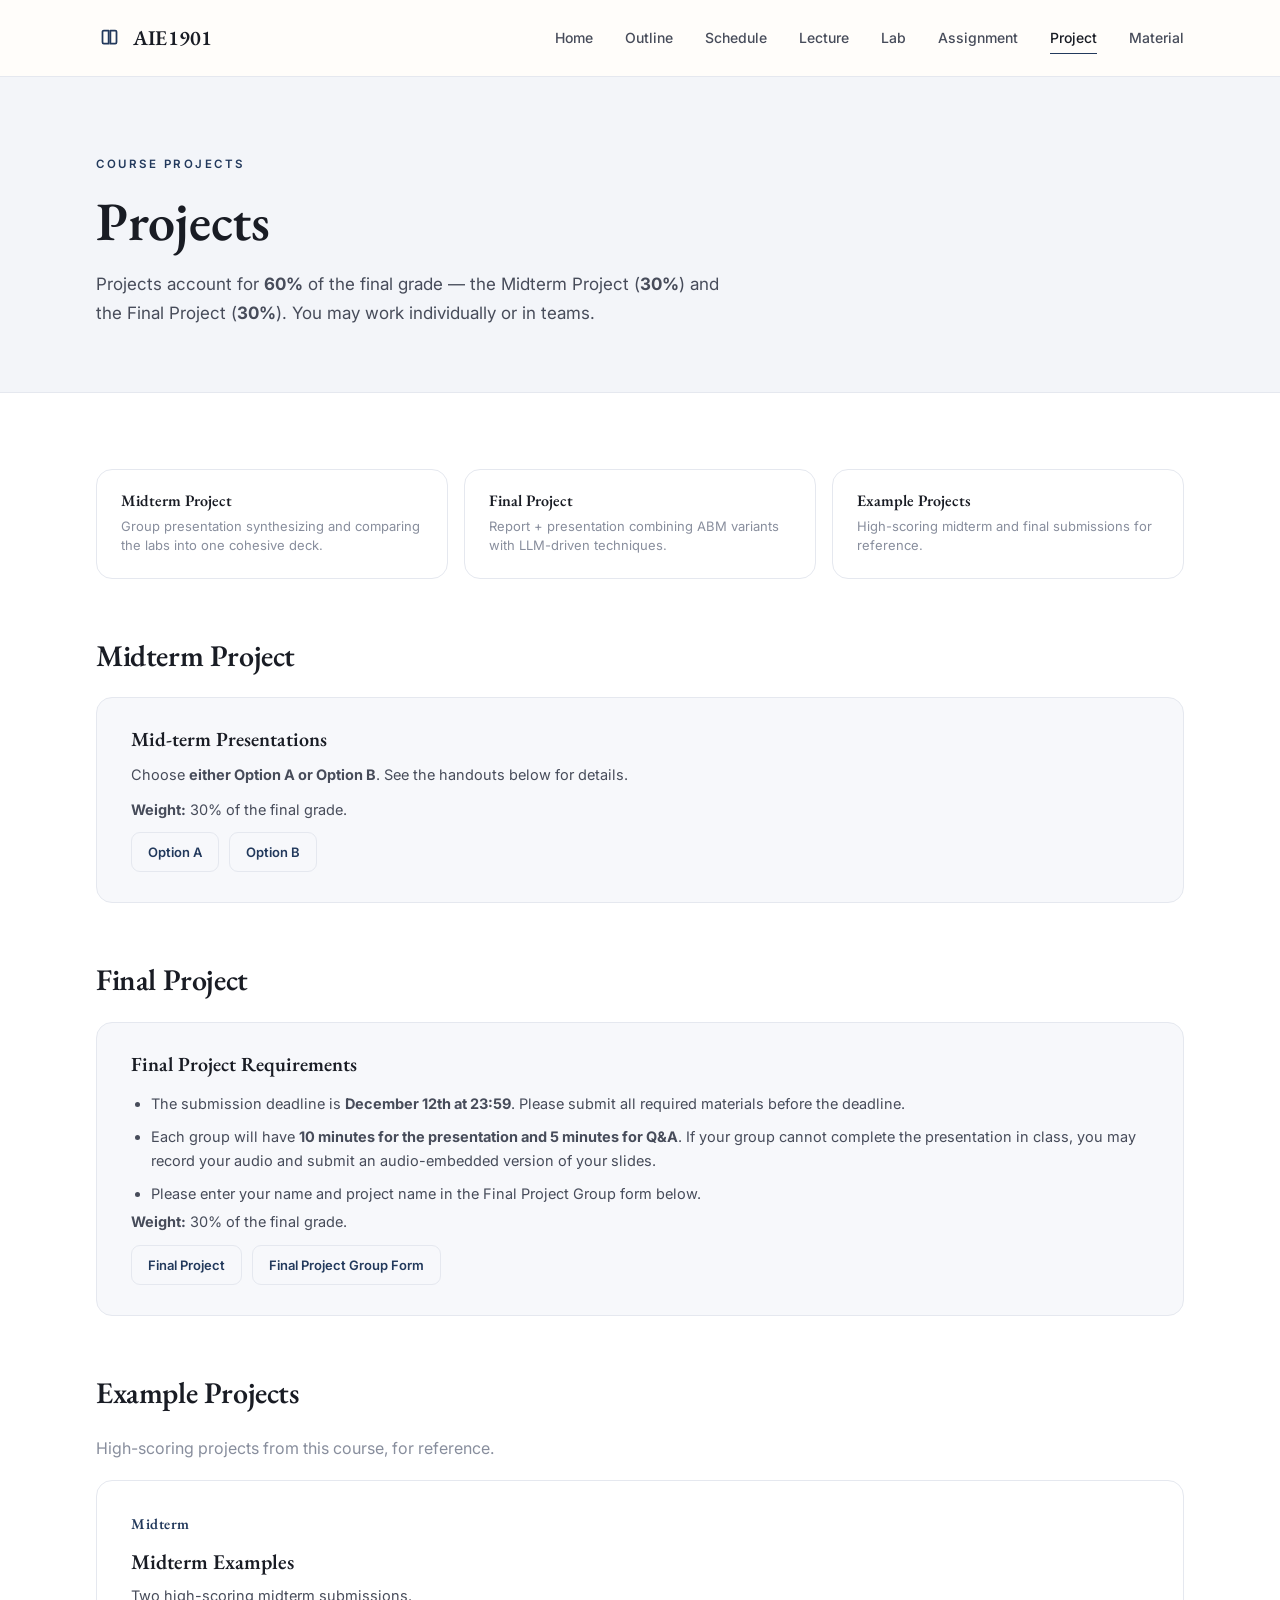
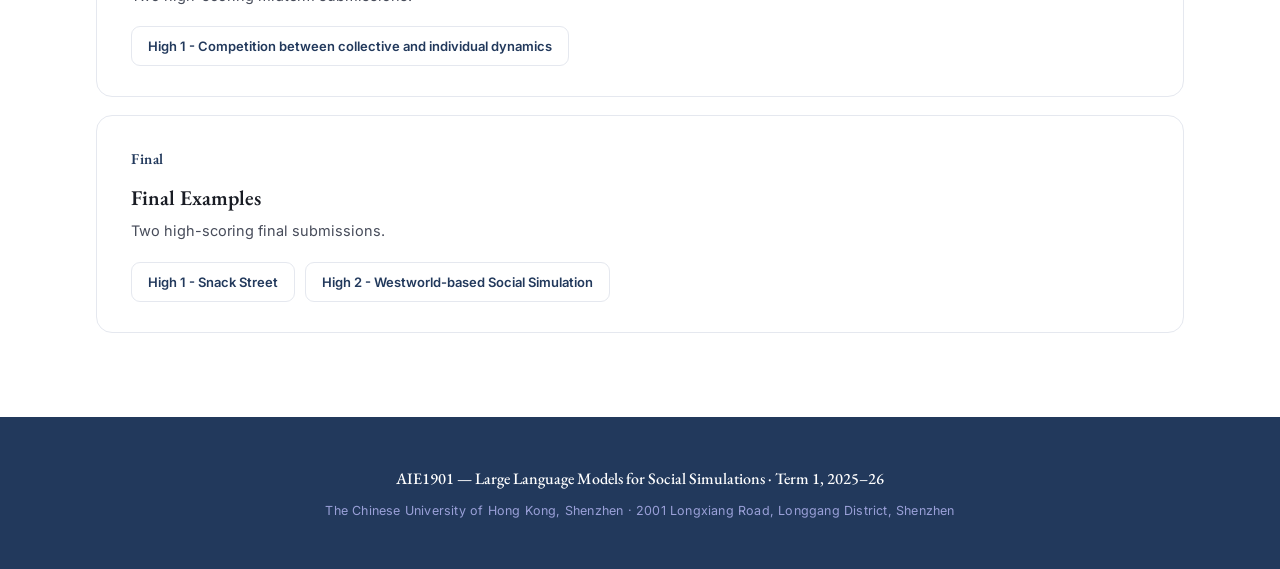
==== project.html @ 6c87aa85 "添加剩余文件" ====
<!DOCTYPE html>
<html lang="en">
<head>
    <meta charset="UTF-8">
    <meta name="viewport" content="width=device-width, initial-scale=1.0">
    <title>Project — AIE1901</title>
    <link rel="stylesheet" href="style.css">
</head>
<body>

    <header id="site-header" class="site-header"></header>

    <section class="page-hero">
        <div class="container">
            <span class="eyebrow">Course Projects</span>
            <h1>Projects</h1>
            <p class="lead">Projects account for <strong>60%</strong> of the final grade — the Midterm Project (<strong>30%</strong>) and the Final Project (<strong>30%</strong>). You may work individually or in teams.</p>
        </div>
    </section>

    <main class="content">
        <div class="container">

            <!-- Quick Nav -->
            <div class="outline-nav" style="grid-template-columns: repeat(3, 1fr);">
                <a href="#midterm" class="outline-nav-card">
                    <h4>Midterm Project</h4>
                    <p>Group presentation synthesizing and comparing the labs into one cohesive deck.</p>
                </a>
                <a href="#final" class="outline-nav-card">
                    <h4>Final Project</h4>
                    <p>Report + presentation combining ABM variants with LLM-driven techniques.</p>
                </a>
                <a href="#examples" class="outline-nav-card">
                    <h4>Example Projects</h4>
                    <p>High-scoring midterm and final submissions for reference.</p>
                </a>
            </div>

            <!-- Midterm Project -->
            <h2 id="midterm" class="block-title spaced" style="scroll-margin-top:80px;">Midterm Project</h2>
            <div class="note">
                <h4>Mid-term Presentations</h4>
                <p>Choose <strong>either Option A or Option B</strong>. See the handouts below for details.</p>
                <p><strong>Weight:</strong> 30% of the final grade.</p>
                <div class="item-links">
                    <a class="chip-link" href="projects/AIE1901_Midterm_Project_OptionA.pdf" target="_blank" rel="noopener">Option A</a>
                    <a class="chip-link" href="projects/AIE1901_Midterm_Project_OptionB.pdf" target="_blank" rel="noopener">Option B</a>
                </div>
            </div>

            <!-- Final Project -->
            <h2 id="final" class="block-title spaced" style="scroll-margin-top:80px;">Final Project</h2>
            <div class="note">
                <h4>Final Project Requirements</h4>
                <ul>
                    <li>The submission deadline is <strong>December 12th at 23:59</strong>. Please submit all required materials before the deadline.</li>
                    <li>Each group will have <strong>10 minutes for the presentation and 5 minutes for Q&amp;A</strong>. If your group cannot complete the presentation in class, you may record your audio and submit an audio-embedded version of your slides.</li>
                    <li>Please enter your name and project name in the Final Project Group form below.</li>
                </ul>
                <p><strong>Weight:</strong> 30% of the final grade.</p>
                <div class="item-links">
                    <a class="chip-link" href="projects/AIE1901_Final_Project.pdf" target="_blank" rel="noopener">Final Project</a>
                    <a class="chip-link" href="https://docs.qq.com/sheet/DZk9McGhtRHNWcGNv?tab=BB08J2" target="_blank" rel="noopener">Final Project Group Form</a>
                </div>
            </div>

            <!-- Example Projects -->
            <h2 id="examples" class="block-title spaced" style="scroll-margin-top:80px;">Example Projects</h2>
            <p class="prose" style="color:var(--muted);margin-bottom:18px;">High-scoring projects from this course, for reference.</p>
            <div class="assign-list">
                <div class="assign-card">
                    <div class="assign-head"><span class="assign-num">Midterm</span></div>
                    <h3>Midterm Examples</h3>
                    <p>Two high-scoring midterm submissions.</p>
                    <div class="item-links">
                        <a class="chip-link" href="projects/examples/Midterm_Example_1.zip">High 1 - Competition between collective and individual dynamics</a>
                    </div>
                </div>
                <div class="assign-card">
                    <div class="assign-head"><span class="assign-num">Final</span></div>
                    <h3>Final Examples</h3>
                    <p>Two high-scoring final submissions.</p>
                    <div class="item-links">
                        <a class="chip-link" href="projects/examples/Final_Example_1.zip">High 1 - Snack Street</a>
                        <a class="chip-link" href="projects/examples/Final_Example_2.zip">High 2 - Westworld-based Social Simulation</a>
                    </div>
                </div>
            </div>

        </div>
    </main>

    <footer id="site-footer" class="site-footer"></footer>

    <script src="js/course.js"></script>
    <script src="js/components.js"></script>
    <script>renderChrome('project');</script>
</body>
</html>
---- style.css ----
/* =====================================================================
   AIE1901 — Large Language Models for Social Simulations
   Editorial premium look: serif display headings (Fraunces) + Inter body,
   warm-neutral palette (deep navy + cream + restrained bronze accent),
   hairline borders, generous whitespace. Single light theme.
   ===================================================================== */

@import url('https://fonts.googleapis.com/css2?family=EB+Garamond:ital,wght@0,400;0,500;0,600;0,700;1,400&family=Inter:wght@400;450;500;600&display=swap');

:root {
    --ink:         #191c24;   /* headings — cool near-black */
    --navy:        #22395c;   /* primary — disciplined navy */
    --navy-dark:   #16273f;
    --accent:      #22395c;   /* single accent = navy (monochrome, rational) */
    --accent-soft: #eef1f6;   /* cool tint */
    --cream:       #eceff4;   /* hero panel — cool light gray */
    --cream-soft:  #f3f5f9;   /* page header band */
    --sand:        #eef1f6;
    --text:        #474c5a;   /* body */
    --muted:       #888e9d;
    --line:        #e5e8ef;   /* cool hairline */
    --bg:          #ffffff;
    --bg-soft:     #f7f8fb;
    --radius:      16px;
    --radius-sm:   9px;
    --shadow-sm:   0 1px 2px rgba(25,28,36,0.05);
    --shadow-md:   0 20px 44px -18px rgba(25,28,36,0.20);
    --maxw:        1160px;
    --head:        'EB Garamond', Georgia, 'Times New Roman', serif;
    --body:        'Inter', 'Helvetica Neue', Arial, sans-serif;
}

* { margin: 0; padding: 0; box-sizing: border-box; }
html { scroll-behavior: smooth; }

body {
    font-family: var(--body);
    color: var(--text);
    background: var(--bg);
    line-height: 1.7;
    font-size: 16px;
    -webkit-font-smoothing: antialiased;
    text-rendering: optimizeLegibility;
}

h1, h2, h3, h4 { font-family: var(--head); color: var(--ink); line-height: 1.15; font-weight: 600; }
a { text-decoration: none; color: inherit; }
img { max-width: 100%; display: block; }

.container { max-width: var(--maxw); margin: 0 auto; padding: 0 36px; }

/* shared eyebrow (sans, tracked, bronze) */
.eyebrow, .hero-eyebrow {
    font-family: var(--body);
    font-weight: 600;
    font-size: 11.5px;
    letter-spacing: 2.5px;
    text-transform: uppercase;
    color: var(--accent);
    display: inline-block;
    margin-bottom: 16px;
}

/* ===== Header / top nav ===== */
.site-header {
    position: sticky;
    top: 0;
    z-index: 100;
    background: rgba(255,253,249,0.85);
    backdrop-filter: blur(14px);
    border-bottom: 1px solid var(--line);
}
.header-inner {
    max-width: var(--maxw);
    margin: 0 auto;
    padding: 20px 36px;
    display: flex;
    align-items: center;
    justify-content: space-between;
    gap: 24px;
}
.brand {
    display: flex;
    align-items: center;
    gap: 11px;
    font-family: var(--head);
    font-weight: 600;
    font-size: 21px;
    letter-spacing: 0.2px;
    color: var(--ink);
}
.brand-mark {
    width: 26px; height: 26px;
    display: inline-flex; align-items: center; justify-content: center;
    color: var(--navy);
}
.brand-mark svg { width: 21px; height: 21px; }

.main-nav ul { display: flex; align-items: center; gap: 32px; list-style: none; }
.main-nav a {
    font-size: 14px;
    font-weight: 500;
    color: var(--text);
    padding: 5px 0;
    position: relative;
    transition: color 0.2s;
}
.main-nav a::after {
    content: '';
    position: absolute;
    left: 0; bottom: -3px;
    width: 0; height: 1.5px;
    background: var(--accent);
    transition: width 0.3s ease;
}
.main-nav a:hover { color: var(--ink); }
.main-nav a:hover::after,
.main-nav a.active::after { width: 100%; }
.main-nav a.active { color: var(--ink); }

.nav-toggle {
    display: none; background: none; border: none; cursor: pointer;
    font-size: 24px; color: var(--ink); line-height: 1;
}

/* ===== Buttons ===== */
.btn {
    display: inline-flex; align-items: center; gap: 8px;
    font-family: var(--body); font-weight: 600; font-size: 14.5px;
    padding: 14px 30px; border-radius: var(--radius-sm); cursor: pointer;
    border: 1px solid transparent;
    transition: transform 0.18s ease, background 0.2s, color 0.2s;
}
.btn-primary { background: var(--navy); color: #fff; }
.btn-primary:hover { background: var(--navy-dark); transform: translateY(-2px); }
.btn-ghost { background: transparent; color: var(--navy); border-color: var(--navy); }
.btn-ghost:hover { background: var(--navy); color: #fff; transform: translateY(-2px); }

/* ===== Hero (homepage) ===== */
.hero { padding: 48px 0 8px; }
.hero-card {
    background: var(--cream);
    border-radius: 24px;
    padding: 88px 84px 0;
    overflow: hidden;
    position: relative;
}
.hero-card .hero-eyebrow { color: var(--accent); }
.hero-title {
    font-family: var(--head);
    font-size: 54px;
    font-weight: 600;
    line-height: 1.1;
    letter-spacing: -0.3px;
    max-width: 20ch;
    color: var(--ink);
    margin-bottom: 40px;
}
.hero-cta { margin-bottom: 64px; }

.hero-info {
    display: grid;
    grid-template-columns: repeat(4, 1fr);
    gap: 30px;
    border-top: 1px solid rgba(33,42,94,0.18);
    padding: 34px 0 48px;
}
.hero-info .label {
    font-family: var(--body);
    font-size: 11px; font-weight: 600; letter-spacing: 1.8px;
    text-transform: uppercase; color: var(--accent);
    margin-bottom: 9px;
}
.hero-info .value { font-size: 15px; font-weight: 500; color: var(--ink); }
.hero-info .value a { color: var(--navy); }
.hero-info .value a:hover { text-decoration: underline; text-underline-offset: 3px; }

/* ===== Generic section ===== */
.section { padding: 88px 0; }
.section.alt { background: var(--bg-soft); }

.section-head { margin-bottom: 48px; }
.section-head h2 {
    font-size: 38px; font-weight: 600; letter-spacing: -0.6px; margin-bottom: 14px;
}
.section-head p { color: var(--muted); max-width: 600px; font-size: 15.5px; }

/* ===== "What you'll learn" — intro + topic cards (kept) ===== */
.teach-grid { display: grid; grid-template-columns: 1fr 2fr; gap: 56px; align-items: start; }
.teach-intro h2 { font-size: 32px; font-weight: 600; margin-bottom: 16px; }
.teach-intro p { color: var(--text); font-size: 15.5px; }

.topic-grid { display: grid; grid-template-columns: repeat(3, 1fr); gap: 20px; }
.topic-card {
    border: 1px solid var(--line); background: #fff;
    border-radius: var(--radius); padding: 30px 26px 34px;
    transition: transform 0.2s ease, box-shadow 0.2s ease;
}
.topic-card:hover { transform: translateY(-4px); box-shadow: var(--shadow-md); }
.topic-card h3 { font-size: 19px; font-weight: 600; margin-bottom: 12px; }
.topic-card p { font-size: 14px; color: var(--text); }
.topic-icon {
    width: 50px; height: 50px; border-radius: 13px;
    background: var(--accent-soft);
    display: flex; align-items: center; justify-content: center; margin-top: 18px;
}
.topic-icon svg { width: 26px; height: 26px; color: var(--navy); }
.c-peach{background:var(--cream-soft);} .c-lavender{background:var(--cream-soft);}
.c-mint{background:var(--cream-soft);} .c-sky{background:var(--cream-soft);} .c-cream{background:var(--cream-soft);}

/* ===== Section link cards — editorial numbered ===== */
.links-grid {
    display: grid;
    grid-template-columns: repeat(3, 1fr);
    gap: 22px;
    counter-reset: lc;
}
.link-card {
    display: flex; flex-direction: column;
    background: var(--bg);
    border: 1px solid var(--line);
    border-radius: var(--radius);
    padding: 34px 32px 30px;
    counter-increment: lc;
    transition: transform 0.2s ease, box-shadow 0.2s ease, border-color 0.2s;
    position: relative;
}
.link-card::before {
    content: counter(lc, decimal-leading-zero);
    font-family: var(--head); font-weight: 500; font-size: 15px;
    color: var(--accent); letter-spacing: 1px;
    margin-bottom: 22px;
}
.link-card .dot { display: none; }
.link-card:hover { transform: translateY(-5px); box-shadow: var(--shadow-md); border-color: rgba(33,42,94,0.25); }
.link-card h3 { font-size: 22px; font-weight: 600; margin-bottom: 9px; }
.link-card p { font-size: 14px; color: var(--muted); flex: 1; line-height: 1.6; }
.link-card .go { margin-top: 20px; font-weight: 600; color: var(--navy); font-size: 13.5px; font-family: var(--body); letter-spacing: 0.3px; }
.link-card:hover .go { color: var(--accent); }

/* ===== Announcements ===== */
.ann-list { display: flex; flex-direction: column; gap: 18px; max-width: 820px; }
.ann-card {
    background: var(--bg);
    border: 1px solid var(--line);
    border-left: 2px solid var(--accent);
    border-radius: 4px var(--radius) var(--radius) 4px;
    padding: 26px 30px;
}
.ann-card .date { font-family: var(--body); font-size: 11.5px; color: var(--muted); font-weight: 600; letter-spacing: 1px; text-transform: uppercase; }
.ann-card h3 { font-size: 20px; font-weight: 600; margin: 8px 0 9px; }
.ann-card p { font-size: 14.5px; color: var(--text); }

/* ===== Sub-page header band ===== */
.page-hero { background: var(--cream-soft); border-bottom: 1px solid var(--line); }
.page-hero .container { padding-top: 72px; padding-bottom: 64px; }
.page-hero h1 { font-size: 54px; font-weight: 600; letter-spacing: -0.3px; margin-bottom: 18px; }
.page-hero .lead { font-size: 17px; color: var(--text); max-width: 640px; line-height: 1.7; }

/* ===== Page content ===== */
.content { padding: 76px 0; }
.content + .content { padding-top: 0; }
.block-title { font-size: 30px; font-weight: 600; letter-spacing: -0.4px; margin-bottom: 24px; }
.block-title.spaced { margin-top: 60px; }
.prose p { font-size: 15.5px; margin-bottom: 15px; }

/* info / note box */
.note { background: var(--bg-soft); border: 1px solid var(--line); border-radius: var(--radius); padding: 30px 34px; }
.note h4 { font-size: 20px; font-weight: 600; margin-bottom: 12px; }
.note p { font-size: 14.5px; color: var(--text); margin-bottom: 10px; }
.note ul { padding-left: 20px; }
.note li { font-size: 14.5px; color: var(--text); padding: 4px 0; }
.note code { background: var(--accent-soft); color: var(--navy); padding: 2px 7px; border-radius: 5px; font-size: 13px; }

/* ===== Outcome list (numbered) ===== */
.outcome-list {
    list-style: none; counter-reset: oc;
    display: grid; grid-template-columns: repeat(auto-fit, minmax(300px, 1fr)); gap: 18px;
}
.outcome-list li {
    position: relative; padding: 24px 26px 24px 70px;
    background: var(--bg); border: 1px solid var(--line); border-radius: var(--radius);
    font-size: 14.5px; color: var(--text);
    transition: transform 0.2s, box-shadow 0.2s;
}
.outcome-list li:hover { transform: translateY(-3px); box-shadow: var(--shadow-md); }
.outcome-list li::before {
    counter-increment: oc; content: counter(oc, decimal-leading-zero);
    position: absolute; left: 24px; top: 22px;
    font-family: var(--head); font-weight: 500; font-size: 16px;
    color: var(--accent);
}

/* ===== Assessment / simple table ===== */
.simple-table { width: 100%; max-width: 480px; border-collapse: collapse; font-size: 15px; }
.simple-table th, .simple-table td { padding: 15px 18px; text-align: left; border-bottom: 1px solid var(--line); }
.simple-table th { font-family: var(--body); font-size: 11px; text-transform: uppercase; letter-spacing: 1px; color: var(--muted); font-weight: 600; }
.simple-table td:last-child { font-family: var(--head); font-weight: 600; color: var(--navy); text-align: right; }

/* ===== Schedule table ===== */
.table-wrap { overflow-x: auto; border: 1px solid var(--line); border-radius: var(--radius); }
.sched-table { width: 100%; border-collapse: collapse; font-size: 14.5px; min-width: 680px; }
.sched-table th, .sched-table td { padding: 16px 22px; text-align: left; border-bottom: 1px solid var(--line); }
.sched-table thead th { font-family: var(--body); font-size: 11px; text-transform: uppercase; letter-spacing: 1px; color: var(--muted); font-weight: 600; background: var(--bg-soft); }
.sched-table tbody tr:last-child td { border-bottom: none; }
.sched-table td.wk { font-family: var(--head); font-weight: 600; color: var(--navy); width: 64px; font-size: 16px; }
.sched-table tr.milestone td { background: var(--cream-soft); }
.sched-table tr.milestone td.date { box-shadow: inset 3px 0 0 var(--accent); }
/* colored milestone variants — make key events pop */
.sched-table tr.milestone.exam td,
.sched-table tr.milestone.proj td { background: #fcefe0; }
.sched-table tr.milestone.exam td.date,
.sched-table tr.milestone.proj td.date { box-shadow: inset 3px 0 0 #e07b1a; color: #b75f12; }
.tag {
    display: inline-block; font-family: var(--body); font-size: 11px; font-weight: 600;
    letter-spacing: 0.5px; padding: 4px 11px; border-radius: 6px;
    background: var(--navy); color: #fff;
}
.tag.exam { background: #e07b1a; box-shadow: 0 2px 8px -2px rgba(224,123,26,0.55); }
.tag.proj { background: #e07b1a; box-shadow: 0 2px 8px -2px rgba(224,123,26,0.55); }
.lab-note { color: var(--muted); font-size: 13.5px; }

/* schedule — date-based teaching plan */
.sched-table td.date { font-family: var(--head); font-weight: 600; color: var(--navy); font-size: 15px; white-space: nowrap; width: 78px; }
.sched-table td.loc { white-space: nowrap; color: var(--muted); font-size: 13.5px; width: 88px; }
.sched-table td.event { white-space: nowrap; width: 116px; }
.sched-table td.event .none { color: var(--muted); }
.sched-table .sess-title { font-weight: 600; color: var(--ink); }
.sched-table .task-list { list-style: none; margin: 9px 0 0; padding: 0; }
.sched-table .task-list li { position: relative; padding: 3px 0 3px 16px; font-size: 13.5px; color: var(--text); line-height: 1.55; }
.sched-table .task-list li::before { content: ""; position: absolute; left: 2px; top: 11px; width: 4px; height: 4px; border-radius: 50%; background: var(--accent); }
.sched-table tr.theme td { background: var(--accent-soft); padding: 11px 22px; }
.sched-table tr.theme .wkrange { font-family: var(--body); font-size: 11px; font-weight: 600; letter-spacing: 1.5px; text-transform: uppercase; color: var(--accent); margin-right: 12px; }
.sched-table tr.theme .theme-title { font-family: var(--head); font-weight: 600; font-size: 15px; color: var(--ink); }
.sched-table tr.brk td { color: var(--muted); font-style: italic; font-size: 13.5px; background: var(--bg-soft); }

/* key dates / deadlines summary card */
.dates-card { background: var(--bg-soft); border: 1px solid var(--line); border-radius: var(--radius); padding: 16px 40px; }
.dates-grid { display: grid; grid-template-columns: 1fr 1fr; gap: 0 56px; align-items: stretch; }
.dates-col { display: flex; flex-direction: column; justify-content: flex-start; }
.kd-row { display: flex; justify-content: space-between; align-items: baseline; gap: 16px; padding: 17px 0; border-bottom: 1px solid var(--line); font-size: 15.5px; }
.kd-row:last-child { border-bottom: none; }
.kd-row .kd-item { color: var(--muted); }
.kd-row .kd-when { font-family: var(--head); font-weight: 600; color: var(--navy); white-space: nowrap; }

/* ===== Item list (lecture / lab) ===== */
.item-list { display: flex; flex-direction: column; gap: 16px; }
.item-card {
    display: flex; gap: 24px; align-items: flex-start;
    background: var(--bg); border: 1px solid var(--line); border-radius: var(--radius);
    padding: 26px 30px; transition: transform 0.2s, box-shadow 0.2s, border-color 0.2s;
}
.item-card:hover { transform: translateY(-3px); box-shadow: var(--shadow-md); border-color: rgba(33,42,94,0.22); }
.item-card.pending { opacity: 0.55; border-style: dashed; }
.wk-chip {
    flex-shrink: 0; width: 54px; height: 54px; border-radius: 13px;
    background: var(--accent-soft); color: var(--navy);
    font-family: var(--head); font-weight: 600; font-size: 16px;
    display: flex; align-items: center; justify-content: center;
}
.item-body { flex: 1; }
.item-body h3 { font-size: 19px; font-weight: 600; margin-bottom: 6px; }
.item-body p { font-size: 14.5px; color: var(--text); margin-bottom: 14px; }
.item-links { display: flex; flex-wrap: wrap; gap: 10px; }
.chip-link {
    font-family: var(--body); font-size: 13px; font-weight: 600; padding: 8px 16px;
    border-radius: var(--radius-sm); border: 1px solid var(--line); color: var(--navy);
    transition: all 0.18s;
}
.chip-link:hover { background: var(--navy); color: #fff; border-color: var(--navy); }

/* ===== Assignment cards ===== */
.assign-list { display: flex; flex-direction: column; gap: 18px; }
.assign-card {
    background: var(--bg); border: 1px solid var(--line); border-radius: var(--radius);
    padding: 30px 34px; transition: transform 0.2s, box-shadow 0.2s, border-color 0.2s;
}
.assign-card:hover { transform: translateY(-3px); box-shadow: var(--shadow-md); border-color: rgba(33,42,94,0.22); }
.assign-head { display: flex; align-items: center; justify-content: space-between; margin-bottom: 14px; gap: 12px; }
.assign-num {
    font-family: var(--head); font-weight: 600; font-size: 15px;
    color: var(--accent); letter-spacing: 0.5px;
}
.assign-due { font-family: var(--body); font-size: 13px; font-weight: 600; color: #8a544c; }
.assign-card h3 { font-size: 21px; font-weight: 600; margin-bottom: 9px; }
.assign-card > p { font-size: 14.5px; color: var(--text); margin-bottom: 18px; }

/* ===== Materials ===== */
.mat-grid { display: grid; grid-template-columns: repeat(auto-fit, minmax(280px, 1fr)); gap: 22px; }
.mat-card { background: var(--bg); border: 1px solid var(--line); border-radius: var(--radius); padding: 30px; }
.mat-card h3 { font-size: 19px; font-weight: 600; margin-bottom: 18px; padding-bottom: 14px; border-bottom: 1px solid var(--line); }
.mat-list { list-style: none; display: flex; flex-direction: column; gap: 16px; }
.mat-list li { display: flex; flex-direction: column; gap: 3px; }
.mat-list .t { font-size: 14.5px; font-weight: 600; color: var(--ink); }
.mat-list .s { font-size: 12.5px; color: var(--muted); }
.mat-list .l { font-size: 12.5px; color: var(--navy); font-weight: 600; width: fit-content; }
.mat-list .l:hover { text-decoration: underline; text-underline-offset: 3px; }

.file-list { list-style: none; display: flex; flex-direction: column; gap: 6px; }
.file-list li { position: relative; padding: 14px 0 14px 34px; border-bottom: 1px solid var(--line); }
.file-list li::before {
    content: ""; position: absolute; left: 4px; top: 50%; transform: translateY(-50%);
    width: 7px; height: 7px; border-radius: 50%; background: var(--accent);
}
.file-list a { font-size: 15.5px; font-weight: 500; color: var(--ink); transition: color 0.15s ease; }
.file-list a:hover { color: #1a73e8; text-decoration: underline; }
.file-list.numbered { counter-reset: rd; }
.file-list.numbered li { padding-left: 36px; }
.file-list.numbered li::before {
    content: counter(rd) "."; counter-increment: rd;
    width: auto; height: auto; border-radius: 0; background: none;
    left: 2px; color: var(--accent); font-weight: 600; font-size: 14.5px;
}

/* ===== Placeholder badge ===== */
.ph {
    display: inline-block; font-family: var(--body);
    font-size: 10px; font-weight: 600; letter-spacing: 1px; text-transform: uppercase;
    color: var(--accent); border: 1px solid var(--accent-soft); background: var(--accent-soft);
    padding: 4px 10px; border-radius: 20px; margin-left: 12px; vertical-align: middle;
}

/* ===== Footer ===== */
.site-footer { background: var(--navy); color: #c9cdf0; margin-top: 8px; }
.footer-inner { max-width: var(--maxw); margin: 0 auto; padding: 48px 36px; text-align: center; }
.footer-inner .f-line { font-family: var(--head); font-size: 16px; font-weight: 500; color: #fff; margin-bottom: 8px; }
.footer-inner .f-sub { font-family: var(--body); font-size: 12.5px; color: #9aa0d8; letter-spacing: 0.2px; }

/* ===== Outline page — hero subtitle ===== */
.hero-sub { font-size: 16.5px; color: var(--text); max-width: 62ch; line-height: 1.7; margin-bottom: 44px; }

/* anchored sections sit clear of the sticky header */
.content [id] { scroll-margin-top: 96px; }

/* quick-nav cards */
.outline-nav { display: grid; grid-template-columns: repeat(4, 1fr); gap: 16px; }
.outline-nav-card {
    display: block; background: var(--bg); border: 1px solid var(--line);
    border-radius: var(--radius); padding: 22px 24px;
    transition: transform 0.2s, box-shadow 0.2s, border-color 0.2s;
}
.outline-nav-card:hover { transform: translateY(-4px); box-shadow: var(--shadow-md); border-color: rgba(33,42,94,0.25); }
.outline-nav-card h4 { font-size: 16px; font-weight: 600; margin-bottom: 6px; }
.outline-nav-card p { font-size: 13px; color: var(--muted); line-height: 1.5; }

/* three-pillar content overview */
.pillar-grid { display: grid; grid-template-columns: repeat(3, 1fr); gap: 20px; }
.pillar-card {
    background: var(--bg); border: 1px solid var(--line); border-radius: var(--radius);
    padding: 30px 28px; transition: transform 0.2s, box-shadow 0.2s;
}
.pillar-card:hover { transform: translateY(-4px); box-shadow: var(--shadow-md); }
.pillar-card h3 { font-size: 19px; font-weight: 600; margin-bottom: 8px; }
.pillar-card .card-desc { font-size: 13.5px; color: var(--muted); margin-bottom: 16px; line-height: 1.5; }
.pillar-card ul { list-style: none; padding: 0; }
.pillar-card li { position: relative; padding: 7px 0 7px 18px; font-size: 14px; color: var(--text); border-top: 1px solid var(--line); }
.pillar-card li:first-child { border-top: none; }
.pillar-card li::before { content: ""; position: absolute; left: 2px; top: 15px; width: 5px; height: 5px; border-radius: 50%; background: var(--accent); }

/* instructor / TA two-column block inside .note */
.two-col { display: grid; grid-template-columns: 1fr 1fr; gap: 28px; }
.who { font-size: 15px; font-weight: 600; color: var(--ink); margin: 0 0 3px; }
.who-meta { font-size: 13.5px; color: var(--text); margin: 0 0 3px; }
.who-meta a { color: var(--navy); }
.who-meta a:hover { text-decoration: underline; text-underline-offset: 3px; }

/* assessment per-component detail */
.assess-detail { border-top: 1px solid var(--line); padding-top: 18px; margin-top: 18px; }
.assess-detail h5 { font-family: var(--head); font-size: 16px; font-weight: 600; color: var(--ink); margin-bottom: 6px; }
.assess-detail p { font-size: 14px; color: var(--text); margin: 0; }

/* grade descriptor table */
.grade-table { width: 100%; border-collapse: collapse; font-size: 14px; }
.grade-table th, .grade-table td { padding: 13px 16px; text-align: left; border-bottom: 1px solid var(--line); vertical-align: top; }
.grade-table thead th { font-family: var(--body); font-size: 11px; text-transform: uppercase; letter-spacing: 1px; color: var(--muted); font-weight: 600; background: var(--bg-soft); }
.grade-table tbody tr:last-child td { border-bottom: none; }
.grade-table td:first-child { font-family: var(--head); font-weight: 600; color: var(--navy); width: 64px; }
.grade-table td:nth-child(2) { white-space: nowrap; color: var(--muted); width: 86px; }

/* ===== Responsive ===== */
@media (max-width: 900px) {
    .outline-nav { grid-template-columns: repeat(2, 1fr); }
    .pillar-grid { grid-template-columns: 1fr; }
    .two-col { grid-template-columns: 1fr; gap: 18px; }
    .dates-grid { grid-template-columns: 1fr; gap: 0; }
    .dates-col { justify-content: flex-start; }
    .hero-card { padding: 56px 44px 0; }
    .hero-title { font-size: 44px; }
    .hero-info { grid-template-columns: repeat(2, 1fr); gap: 26px; }
    .teach-grid { grid-template-columns: 1fr; gap: 32px; }
    .topic-grid { grid-template-columns: repeat(2, 1fr); }
    .links-grid { grid-template-columns: repeat(2, 1fr); }
    .section-head h2 { font-size: 32px; }
}

@media (max-width: 680px) {
    .container, .header-inner, .footer-inner { padding-left: 22px; padding-right: 22px; }
    .hero { padding: 28px 0 0; }
    .hero-card { padding: 44px 28px 0; border-radius: 18px; }
    .hero-title { font-size: 36px; }
    .hero-info { grid-template-columns: 1fr; gap: 20px; padding-bottom: 38px; }
    .nav-toggle { display: block; }
    .main-nav {
        position: absolute; top: 100%; left: 0; right: 0;
        background: var(--bg); border-bottom: 1px solid var(--line);
        max-height: 0; overflow: hidden; transition: max-height 0.3s ease;
    }
    .main-nav.open { max-height: 480px; }
    .main-nav ul { flex-direction: column; align-items: stretch; gap: 0; padding: 8px 0; }
    .main-nav li { border-top: 1px solid var(--line); }
    .main-nav li:first-child { border-top: none; }
    .main-nav a { display: block; padding: 14px 34px; }
    .main-nav a::after { display: none; }
    .page-hero h1 { font-size: 36px; }
    .section { padding: 60px 0; }
    .topic-grid { grid-template-columns: 1fr; }
    .links-grid { grid-template-columns: 1fr; }
    .outline-nav { grid-template-columns: 1fr; }
}
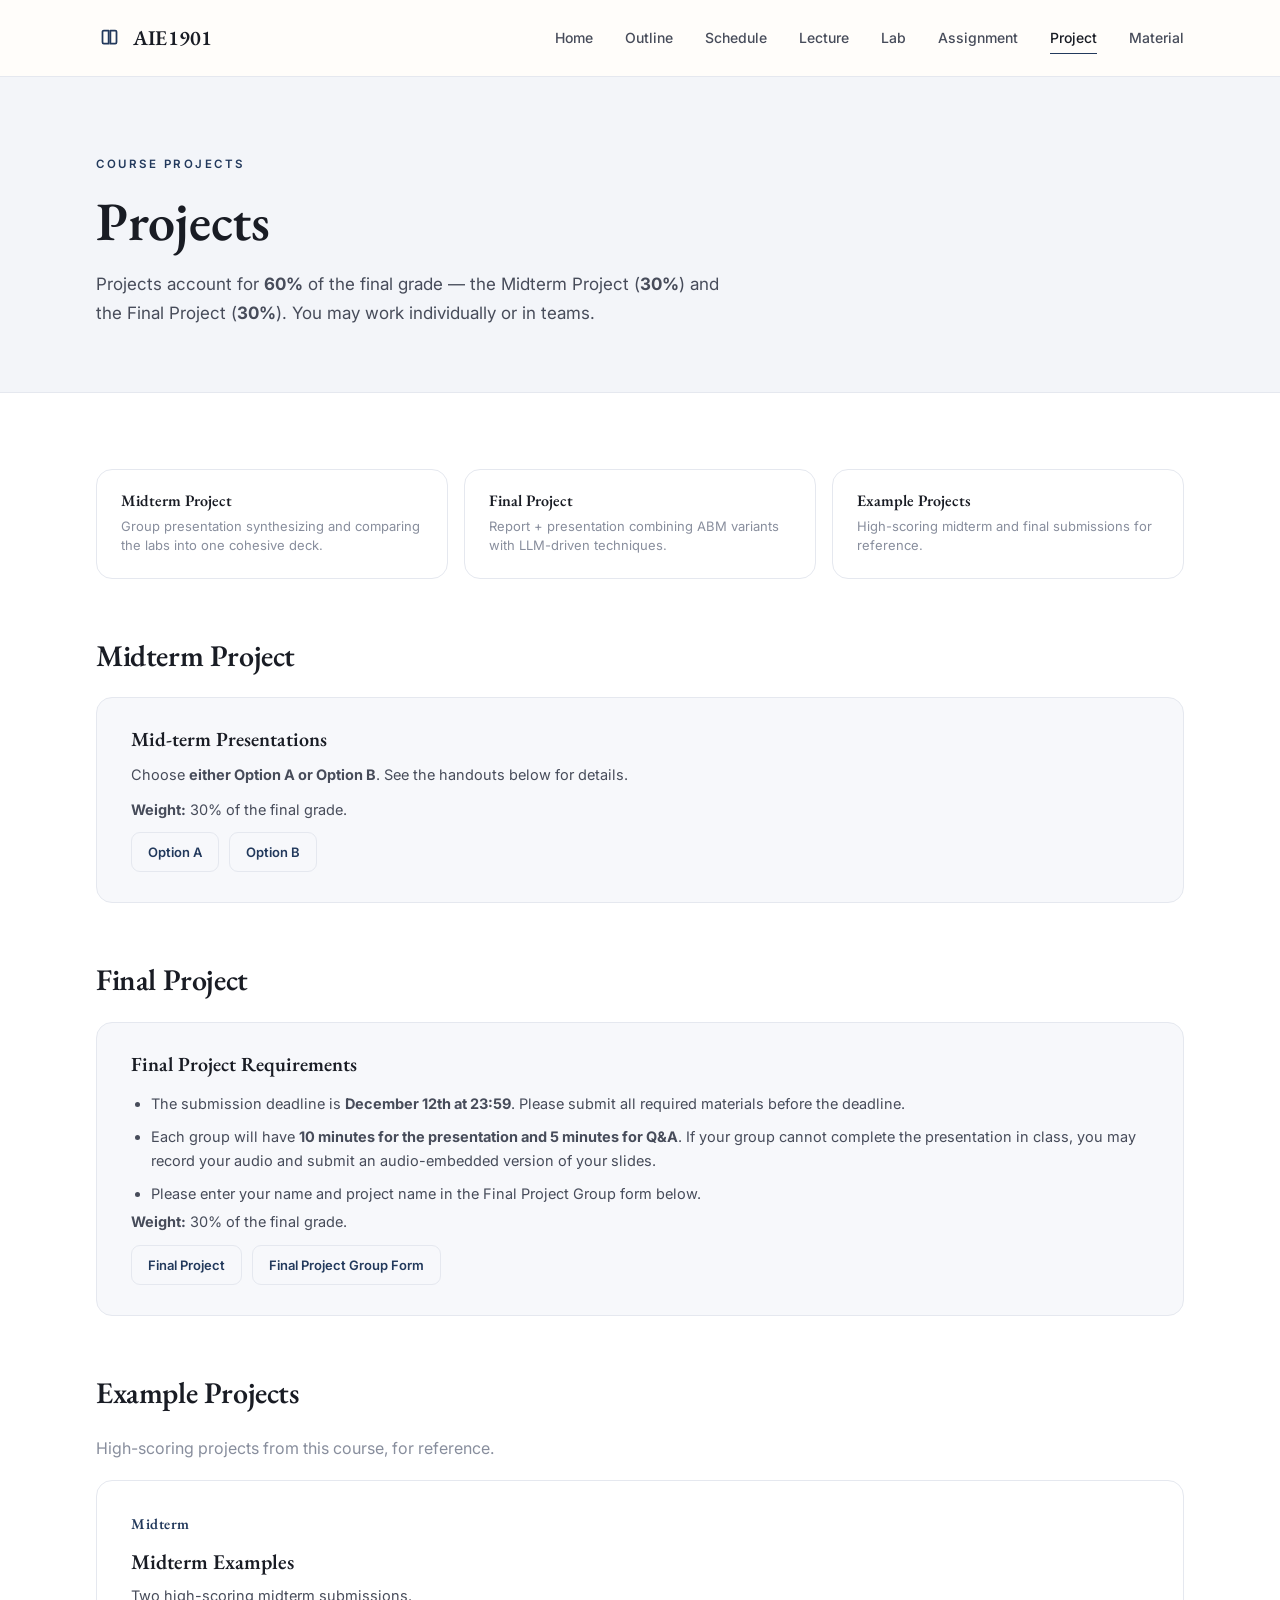
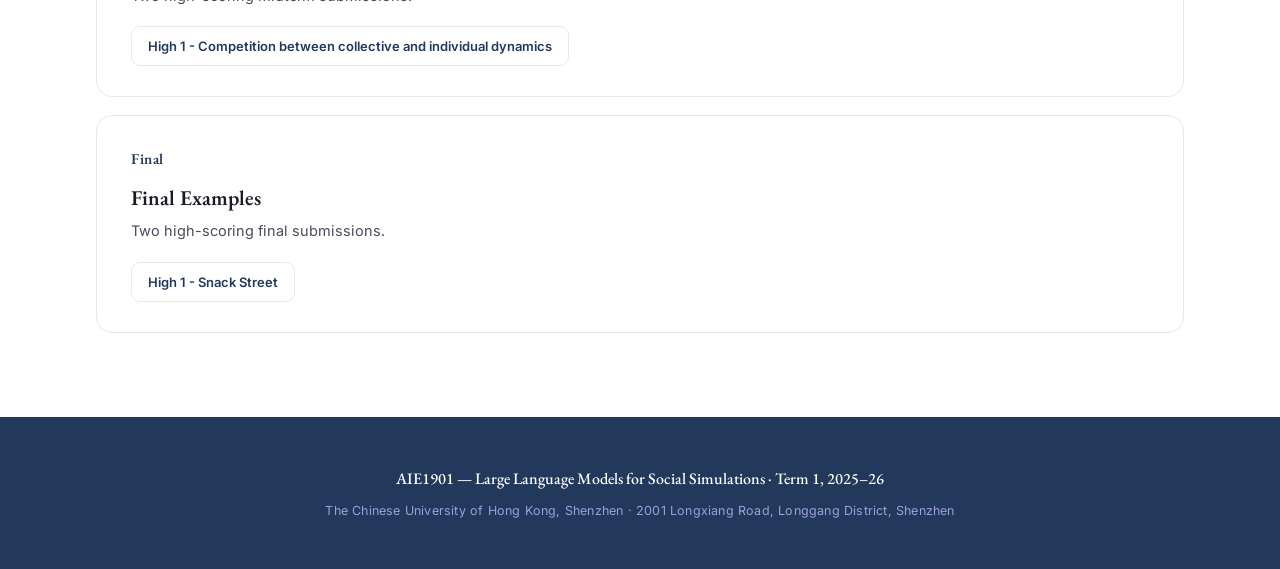
==== commit 019a8ad4: "Update project.html" ====
--- a/project.html
+++ b/project.html
@@ -83,7 +83,6 @@
                     <p>Two high-scoring final submissions.</p>
                     <div class="item-links">
                         <a class="chip-link" href="projects/examples/Final_Example_1.zip">High 1 - Snack Street</a>
-                        <a class="chip-link" href="projects/examples/Final_Example_2.zip">High 2 - Westworld-based Social Simulation</a>
                     </div>
                 </div>
             </div>
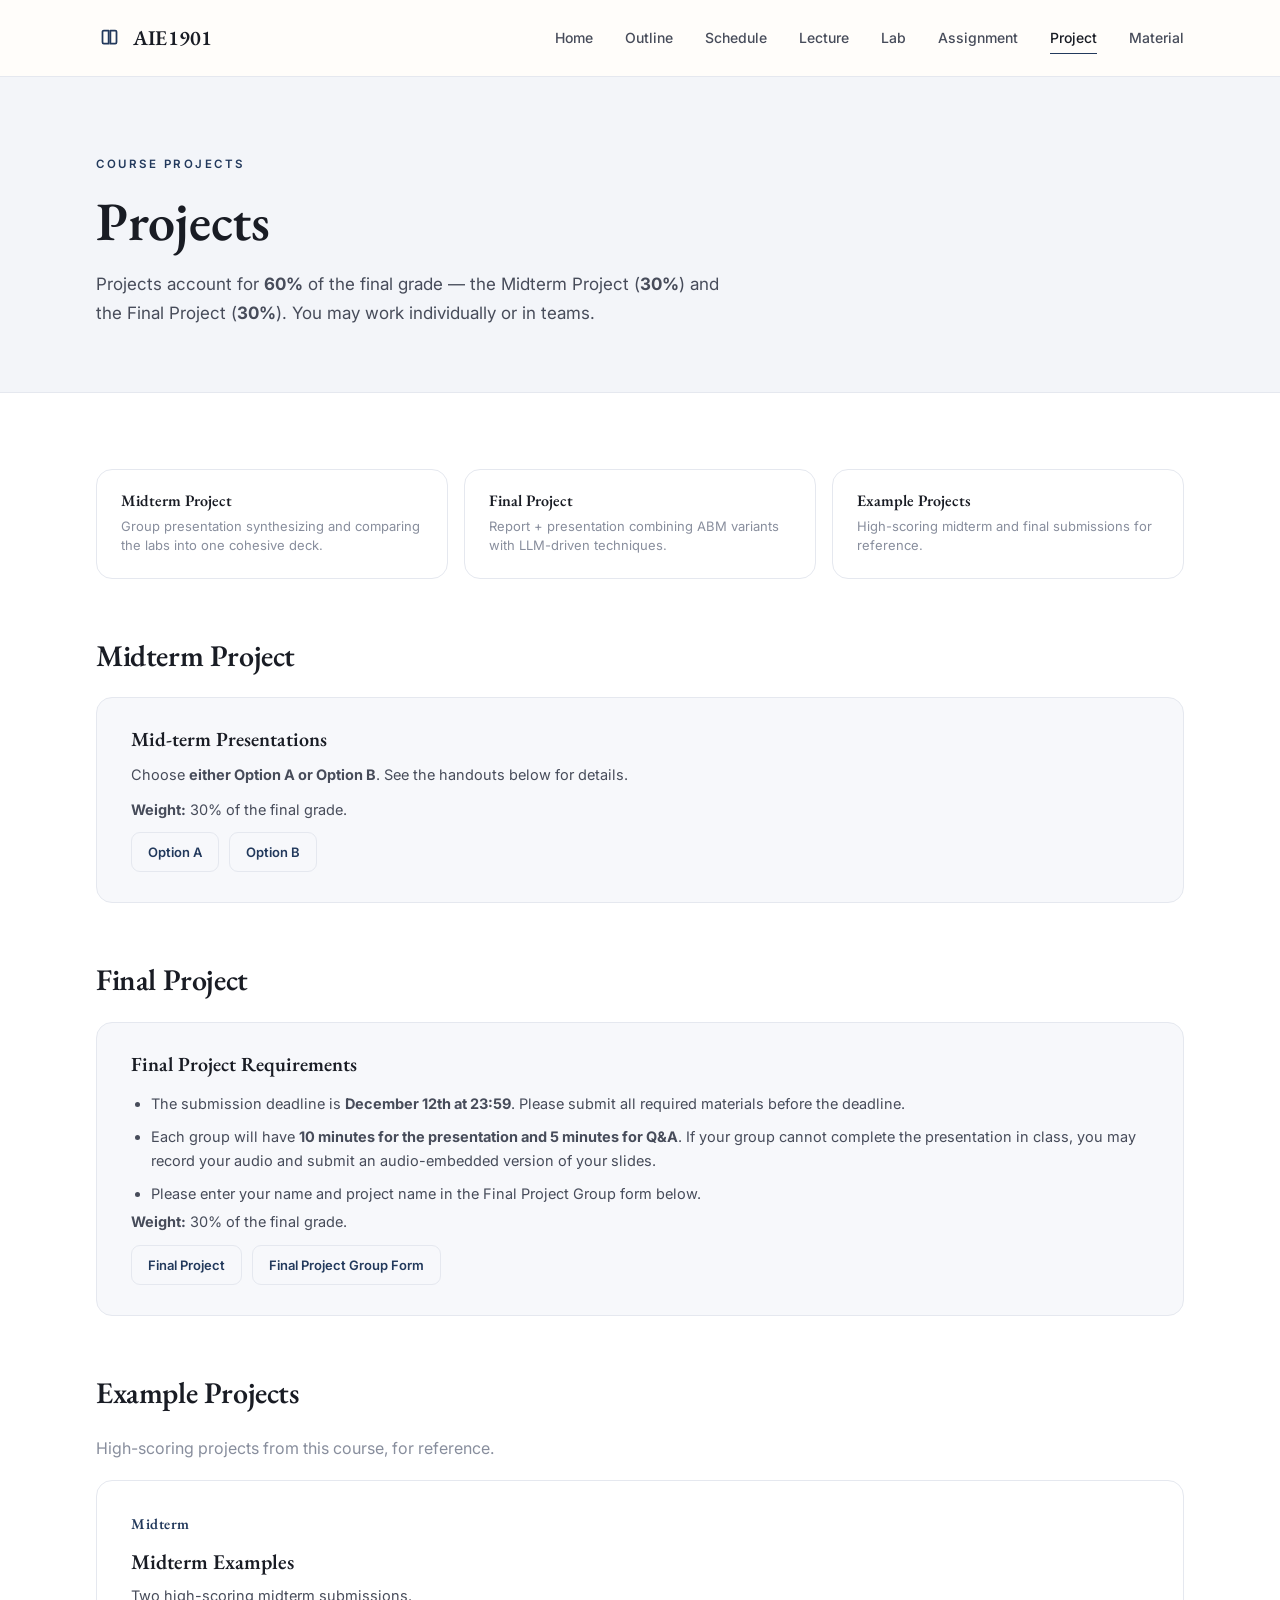
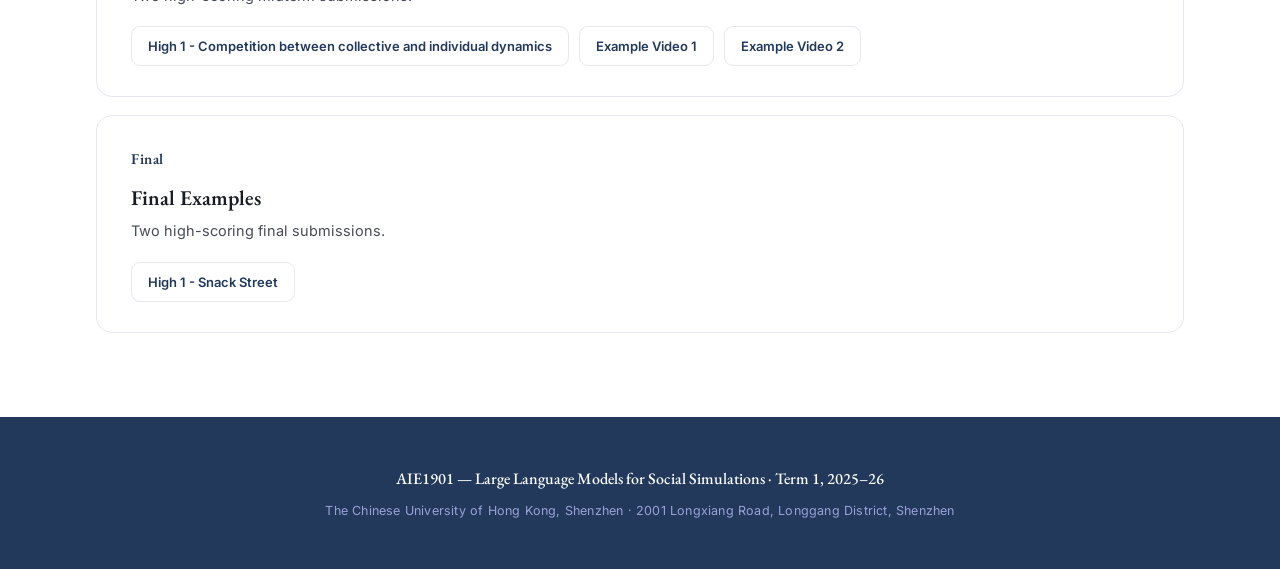
==== commit 0fec36db: "添加剩余文件" ====
--- a/project.html
+++ b/project.html
@@ -75,6 +75,8 @@
                     <p>Two high-scoring midterm submissions.</p>
                     <div class="item-links">
                         <a class="chip-link" href="projects/examples/Midterm_Example_1.zip">High 1 - Competition between collective and individual dynamics</a>
+                        <a class="chip-link" href="projects/examples/Midterm video 1.mp4.zip">Example Video 1 </a>
+                        <a class="chip-link" href="projects/examples/Midterm video 2.mp4.zip">Example Video 2</a>
                     </div>
                 </div>
                 <div class="assign-card">
